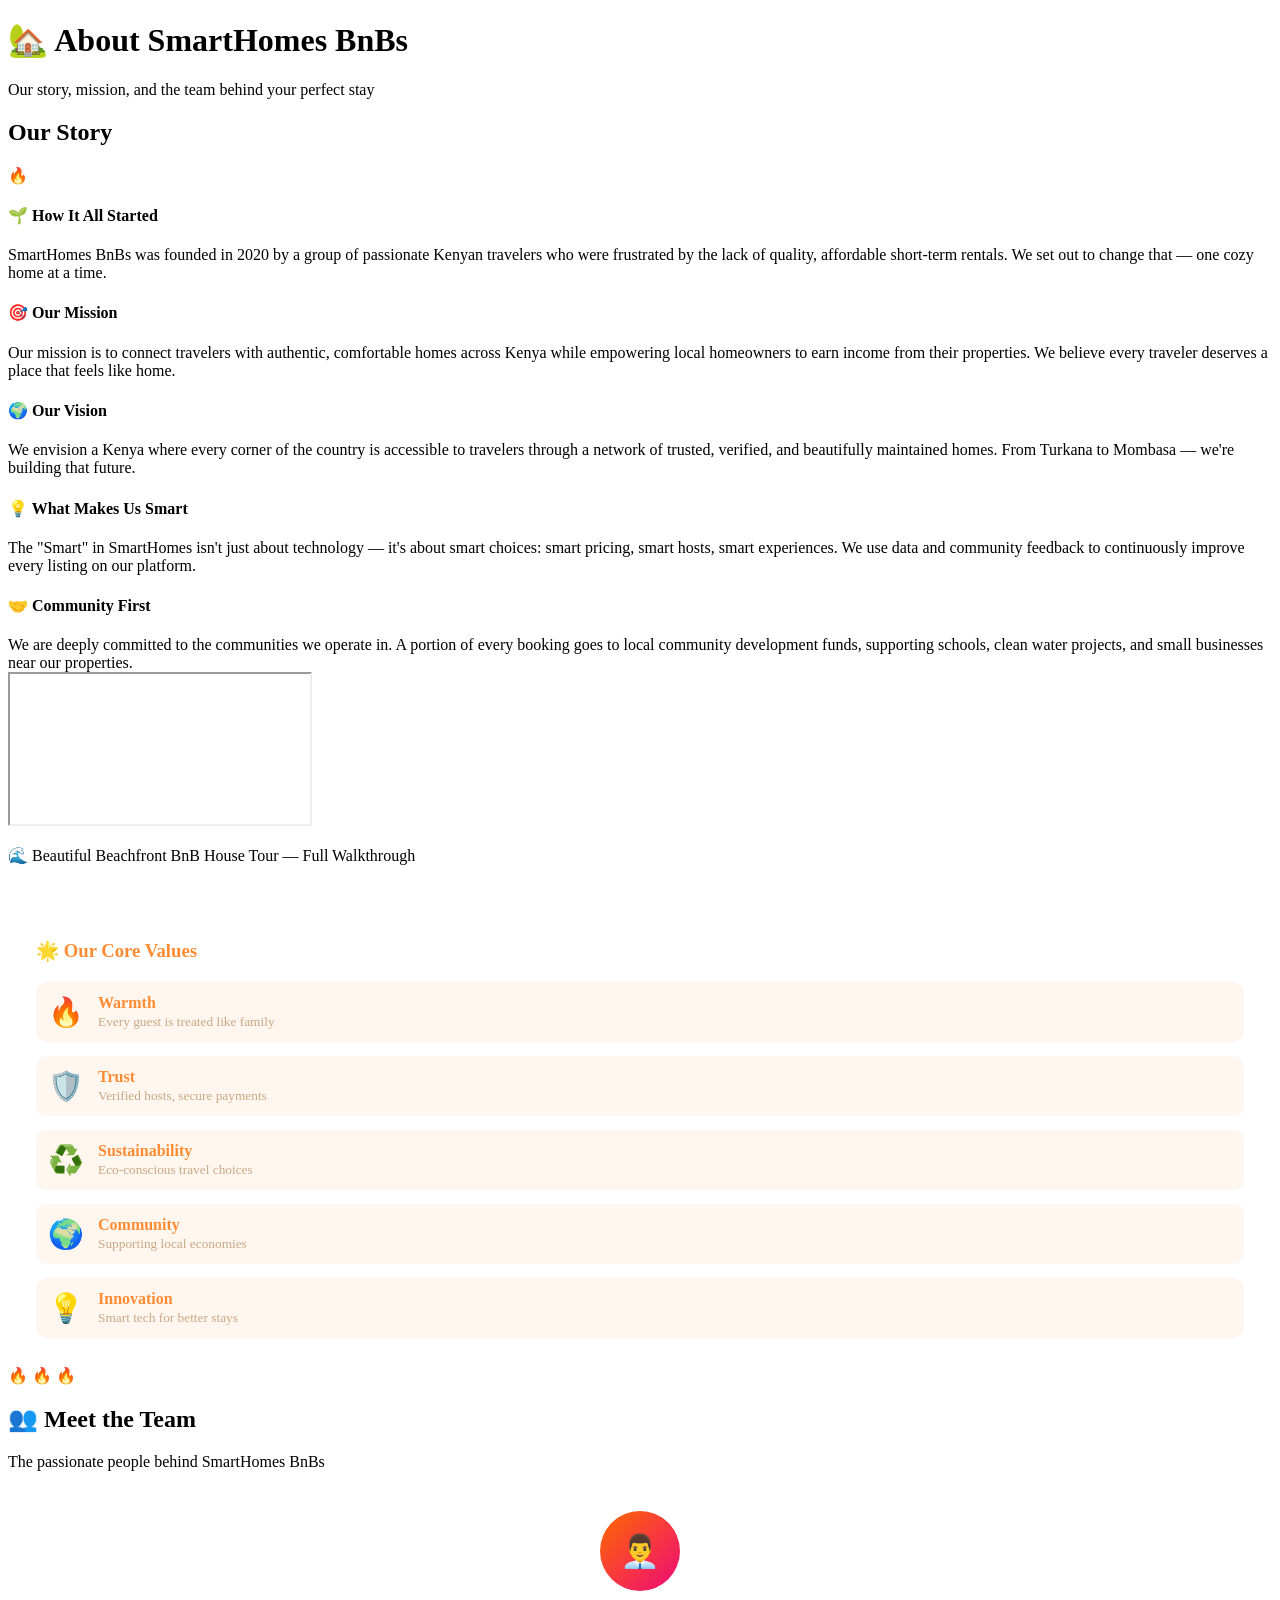
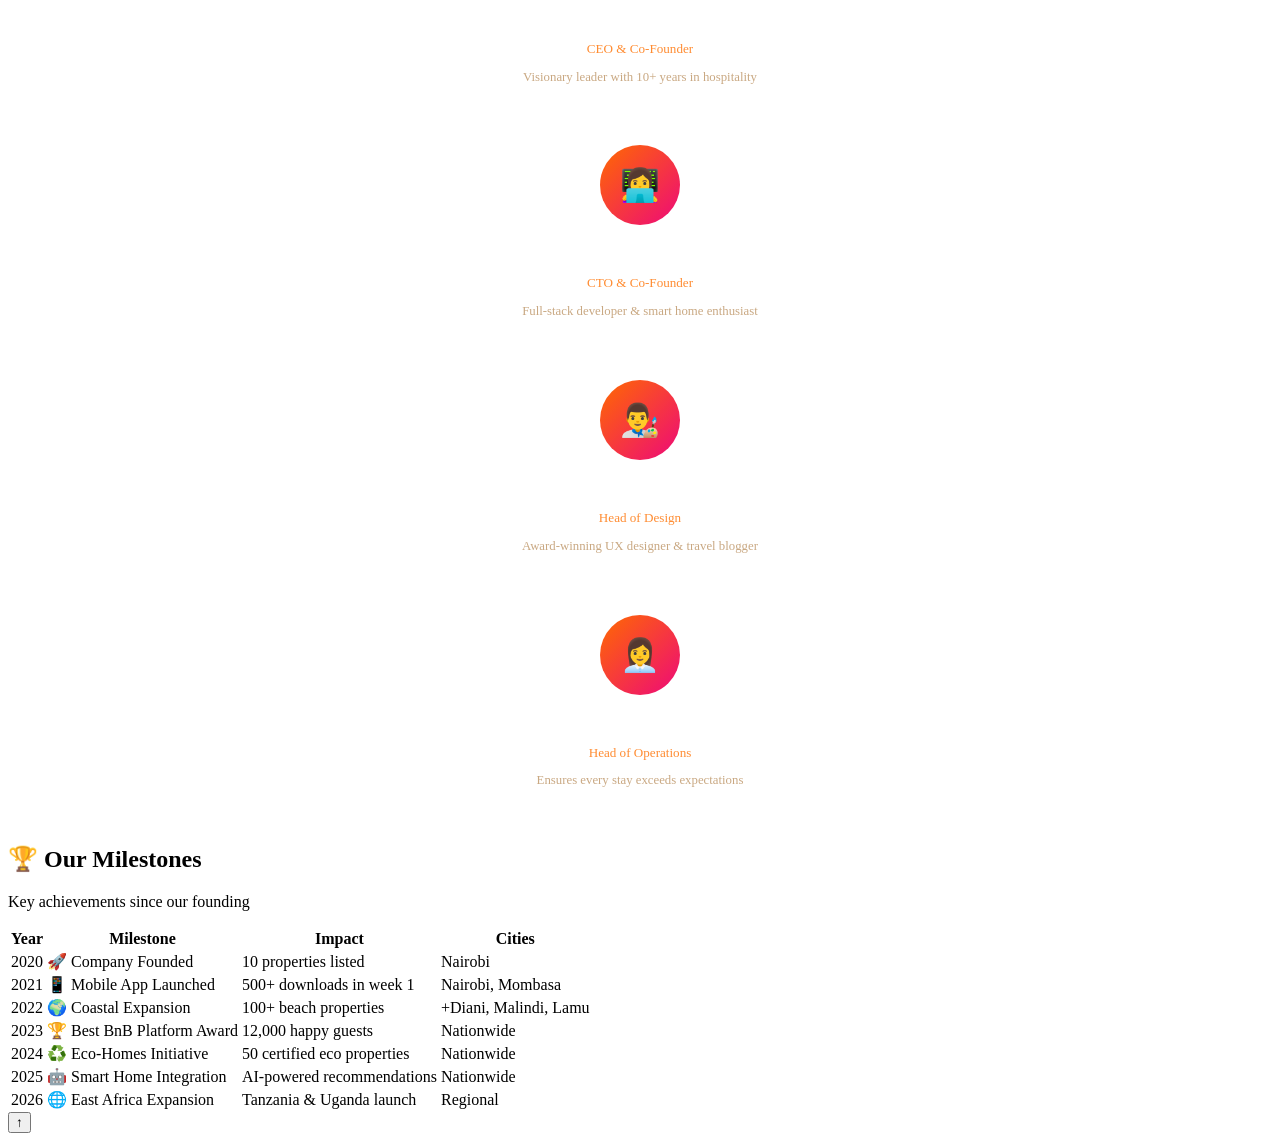
==== about.html @ 8fb4aa34 "Create about.html" ====
<!DOCTYPE html>
<html lang="en">
<head>
  <meta charset="UTF-8"/>
  <meta name="viewport" content="width=device-width, initial-scale=1.0"/>
  <title>SmartHomes BnBs – About</title>
  <link rel="stylesheet" href="style.css"/>
</head>
<body>

<nav id="navbar"></nav>

<div class="page-banner">
  <h1>🏡 About SmartHomes BnBs</h1>
  <p>Our story, mission, and the team behind your perfect stay</p>
</div>

<!-- MISSION + STORY (2 columns) -->
<section class="section">
  <div class="col-2">
    <div>
      <h2 class="section-title" style="text-align:left">Our Story</h2>
      <div class="flame-divider" style="text-align:left;margin-bottom:20px">🔥</div>

      <div class="para-card">
        <h4>🌱 How It All Started</h4>
        SmartHomes BnBs was founded in <span class="highlight">2020</span> by a group of passionate Kenyan travelers who were frustrated by the lack of quality, affordable short-term rentals. We set out to change that — one cozy home at a time.
      </div>

      <div class="para-card">
        <h4>🎯 Our Mission</h4>
        Our mission is to <span class="highlight">connect travelers with authentic, comfortable homes</span> across Kenya while empowering local homeowners to earn income from their properties. We believe every traveler deserves a place that feels like home.
      </div>

      <div class="para-card">
        <h4>🌍 Our Vision</h4>
        We envision a Kenya where <span class="highlight">every corner of the country</span> is accessible to travelers through a network of trusted, verified, and beautifully maintained homes. From Turkana to Mombasa — we're building that future.
      </div>

      <div class="para-card">
        <h4>💡 What Makes Us Smart</h4>
        The "Smart" in SmartHomes isn't just about technology — it's about <span class="highlight">smart choices</span>: smart pricing, smart hosts, smart experiences. We use data and community feedback to continuously improve every listing on our platform.
      </div>

      <div class="para-card">
        <h4>🤝 Community First</h4>
        We are deeply committed to the communities we operate in. A portion of every booking goes to <span class="highlight">local community development funds</span>, supporting schools, clean water projects, and small businesses near our properties.
      </div>
    </div>

    <div>
      <!-- VIDEO -->
      <div class="video-wrap glass" style="margin-bottom:28px">
        <div class="video-container">
          <iframe src="https://www.youtube.com/embed/VDWnSe8KpOQ?rel=0" title="BnB Beach House Tour" allowfullscreen></iframe>
        </div>
        <p>🌊 Beautiful Beachfront BnB House Tour — Full Walkthrough</p>
      </div>

      <!-- VALUES -->
      <div class="glass" style="padding:28px">
        <h3 style="color:#ff8c32;font-family:'Playfair Display',serif;margin-bottom:20px">🌟 Our Core Values</h3>
        <div style="display:flex;flex-direction:column;gap:14px">
          <div style="display:flex;align-items:center;gap:14px;padding:12px;background:rgba(255,140,50,0.08);border-radius:10px">
            <span style="font-size:1.8rem">🔥</span>
            <div><strong style="color:#ff8c32">Warmth</strong><br/><small style="color:#c9a882">Every guest is treated like family</small></div>
          </div>
          <div style="display:flex;align-items:center;gap:14px;padding:12px;background:rgba(255,140,50,0.08);border-radius:10px">
            <span style="font-size:1.8rem">🛡️</span>
            <div><strong style="color:#ff8c32">Trust</strong><br/><small style="color:#c9a882">Verified hosts, secure payments</small></div>
          </div>
          <div style="display:flex;align-items:center;gap:14px;padding:12px;background:rgba(255,140,50,0.08);border-radius:10px">
            <span style="font-size:1.8rem">♻️</span>
            <div><strong style="color:#ff8c32">Sustainability</strong><br/><small style="color:#c9a882">Eco-conscious travel choices</small></div>
          </div>
          <div style="display:flex;align-items:center;gap:14px;padding:12px;background:rgba(255,140,50,0.08);border-radius:10px">
            <span style="font-size:1.8rem">🌍</span>
            <div><strong style="color:#ff8c32">Community</strong><br/><small style="color:#c9a882">Supporting local economies</small></div>
          </div>
          <div style="display:flex;align-items:center;gap:14px;padding:12px;background:rgba(255,140,50,0.08);border-radius:10px">
            <span style="font-size:1.8rem">💡</span>
            <div><strong style="color:#ff8c32">Innovation</strong><br/><small style="color:#c9a882">Smart tech for better stays</small></div>
          </div>
        </div>
      </div>
    </div>
  </div>
</section>

<div class="flame-divider">🔥 🔥 🔥</div>

<!-- TEAM -->
<section class="section" style="padding-top:0">
  <h2 class="section-title">👥 Meet the Team</h2>
  <p class="section-sub">The passionate people behind SmartHomes BnBs</p>
  <div class="col-4">
    <div class="glass" style="padding:24px;text-align:center">
      <div style="width:80px;height:80px;border-radius:50%;background:linear-gradient(135deg,#ff6a00,#ee0979);display:flex;align-items:center;justify-content:center;font-size:2rem;margin:0 auto 14px">👨‍💼</div>
      <h3 style="color:#fff;font-size:1rem">James Kariuki</h3>
      <p style="color:#ff8c32;font-size:0.82rem;margin:4px 0">CEO & Co-Founder</p>
      <p style="color:#c9a882;font-size:0.8rem">Visionary leader with 10+ years in hospitality</p>
    </div>
    <div class="glass" style="padding:24px;text-align:center">
      <div style="width:80px;height:80px;border-radius:50%;background:linear-gradient(135deg,#ff6a00,#ee0979);display:flex;align-items:center;justify-content:center;font-size:2rem;margin:0 auto 14px">👩‍💻</div>
      <h3 style="color:#fff;font-size:1rem">Amina Osei</h3>
      <p style="color:#ff8c32;font-size:0.82rem;margin:4px 0">CTO & Co-Founder</p>
      <p style="color:#c9a882;font-size:0.8rem">Full-stack developer & smart home enthusiast</p>
    </div>
    <div class="glass" style="padding:24px;text-align:center">
      <div style="width:80px;height:80px;border-radius:50%;background:linear-gradient(135deg,#ff6a00,#ee0979);display:flex;align-items:center;justify-content:center;font-size:2rem;margin:0 auto 14px">👨‍🎨</div>
      <h3 style="color:#fff;font-size:1rem">Brian Otieno</h3>
      <p style="color:#ff8c32;font-size:0.82rem;margin:4px 0">Head of Design</p>
      <p style="color:#c9a882;font-size:0.8rem">Award-winning UX designer & travel blogger</p>
    </div>
    <div class="glass" style="padding:24px;text-align:center">
      <div style="width:80px;height:80px;border-radius:50%;background:linear-gradient(135deg,#ff6a00,#ee0979);display:flex;align-items:center;justify-content:center;font-size:2rem;margin:0 auto 14px">👩‍💼</div>
      <h3 style="color:#fff;font-size:1rem">Grace Muthoni</h3>
      <p style="color:#ff8c32;font-size:0.82rem;margin:4px 0">Head of Operations</p>
      <p style="color:#c9a882;font-size:0.8rem">Ensures every stay exceeds expectations</p>
    </div>
  </div>
</section>

<!-- MILESTONES TABLE -->
<section class="section" style="padding-top:0">
  <h2 class="section-title">🏆 Our Milestones</h2>
  <p class="section-sub">Key achievements since our founding</p>
  <div class="table-wrap">
    <table>
      <thead>
        <tr><th>Year</th><th>Milestone</th><th>Impact</th><th>Cities</th></tr>
      </thead>
      <tbody>
        <tr><td>2020</td><td>🚀 Company Founded</td><td>10 properties listed</td><td>Nairobi</td></tr>
        <tr><td>2021</td><td>📱 Mobile App Launched</td><td>500+ downloads in week 1</td><td>Nairobi, Mombasa</td></tr>
        <tr><td>2022</td><td>🌍 Coastal Expansion</td><td>100+ beach properties</td><td>+Diani, Malindi, Lamu</td></tr>
        <tr><td>2023</td><td>🏆 Best BnB Platform Award</td><td>12,000 happy guests</td><td>Nationwide</td></tr>
        <tr><td>2024</td><td>♻️ Eco-Homes Initiative</td><td>50 certified eco properties</td><td>Nationwide</td></tr>
        <tr><td>2025</td><td>🤖 Smart Home Integration</td><td>AI-powered recommendations</td><td>Nationwide</td></tr>
        <tr><td>2026</td><td>🌐 East Africa Expansion</td><td>Tanzania & Uganda launch</td><td>Regional</td></tr>
      </tbody>
    </table>
  </div>
</section>

<footer id="footer"></footer>
<div id="toast"></div>
<button id="scrollTop" onclick="window.scrollTo({top:0,behavior:'smooth'})">↑</button>

<script src="shared.js"></script>
<script>renderNav('about.html'); renderFooter();</script>
</body>
</html>
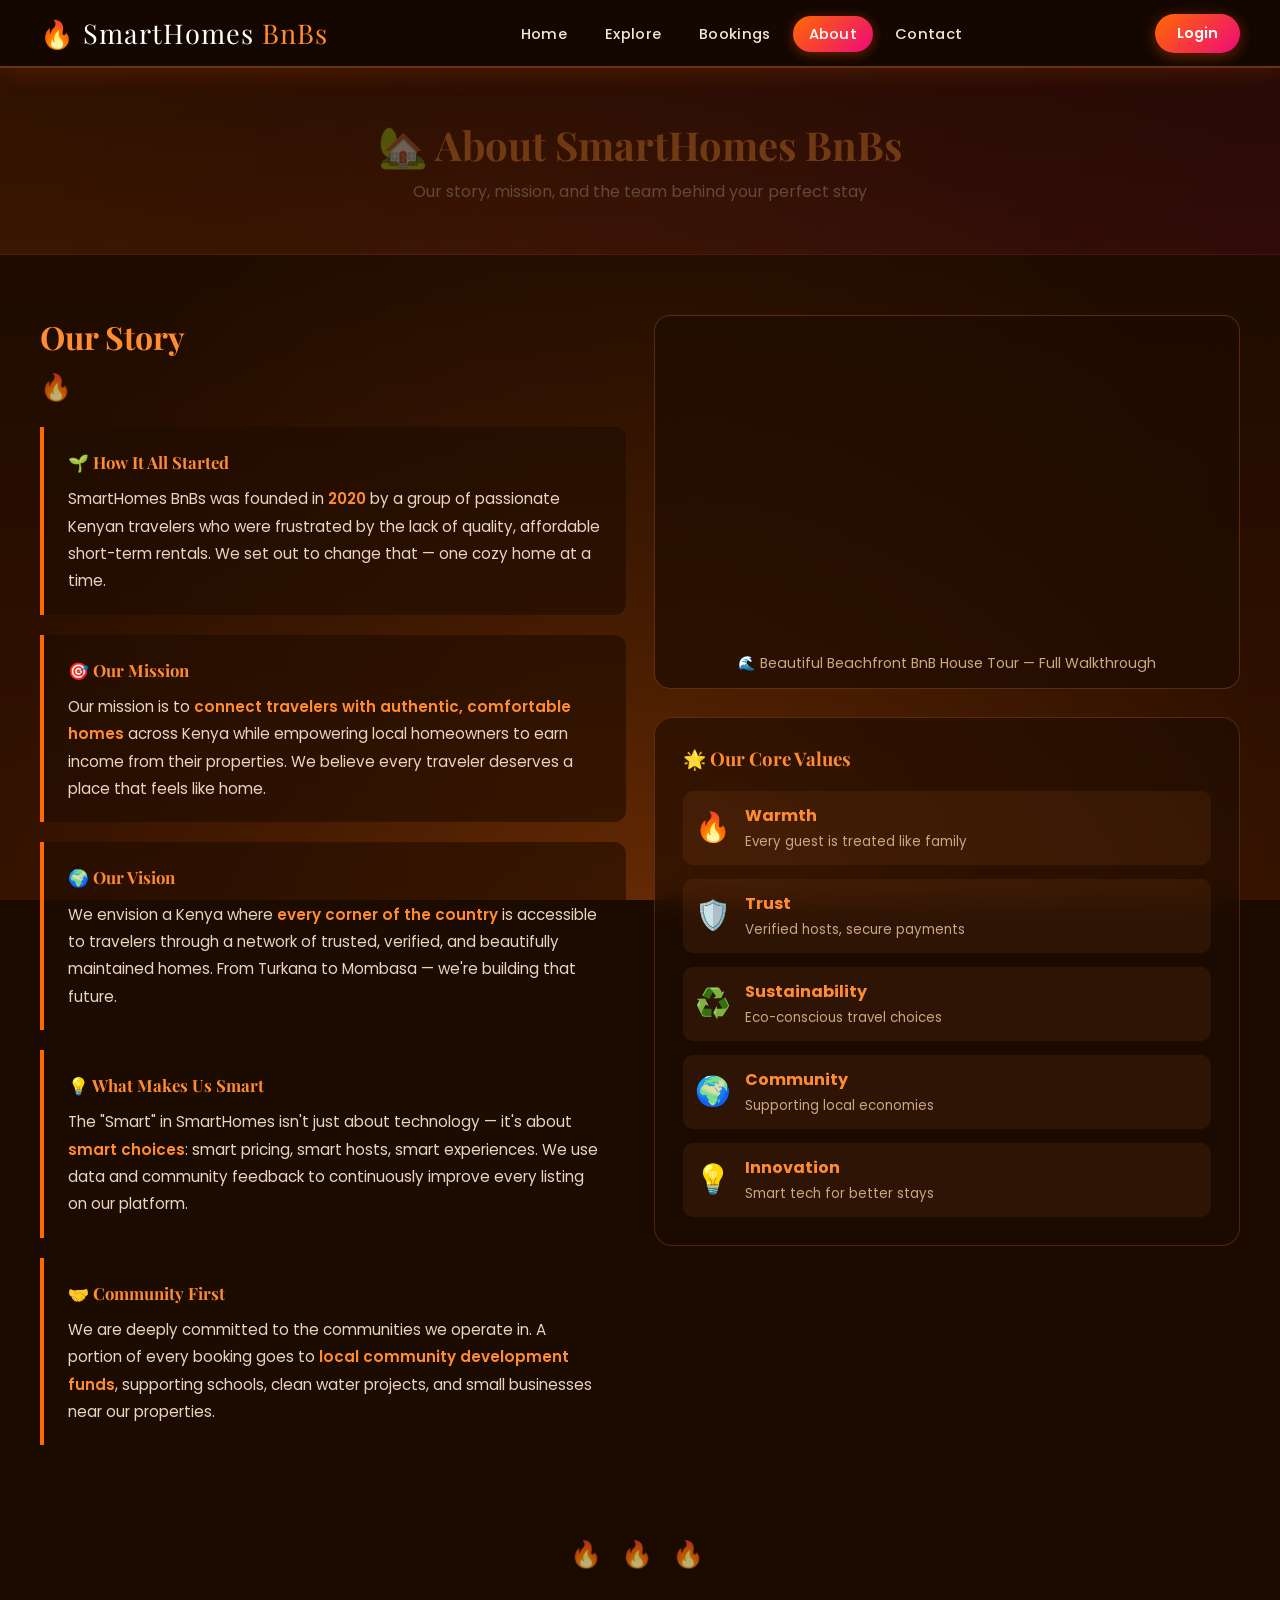
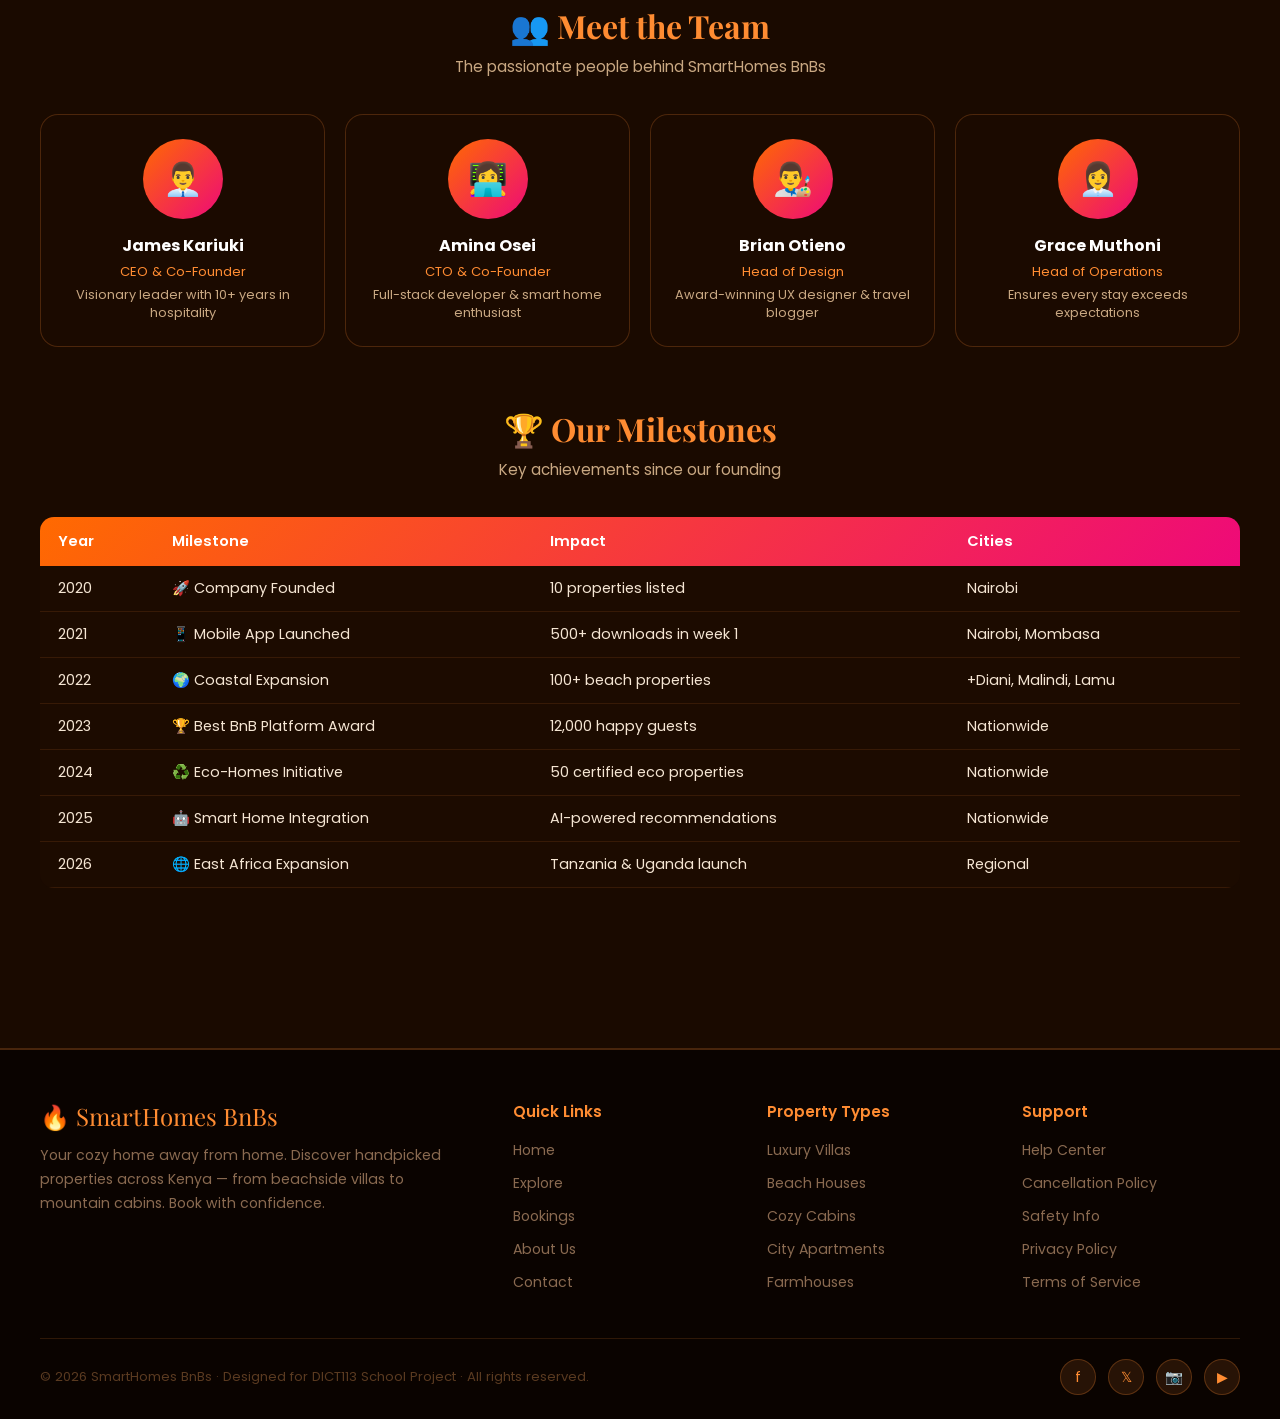
==== commit dcb586ef: "Update about.html" ====
--- a/about.html
+++ b/about.html
@@ -52,7 +52,7 @@
       <!-- VIDEO -->
       <div class="video-wrap glass" style="margin-bottom:28px">
         <div class="video-container">
-          <iframe src="https://www.youtube.com/embed/VDWnSe8KpOQ?rel=0" title="BnB Beach House Tour" allowfullscreen></iframe>
+          <iframe src="https://www.youtube.com/watch?v=9ZXzsjeRtdk" title="I Tried Every Airbnb Category" allowfullscreen></iframe>
         </div>
         <p>🌊 Beautiful Beachfront BnB House Tour — Full Walkthrough</p>
       </div>
--- a/style.css
+++ b/style.css
@@ -0,0 +1,480 @@
+/* ===== GLOBAL ===== */
+@import url('https://fonts.googleapis.com/css2?family=Playfair+Display:wght@600;700&family=Poppins:wght@300;400;500;600&display=swap');
+
+* { margin: 0; padding: 0; box-sizing: border-box; }
+
+body {
+  font-family: 'Poppins', sans-serif;
+  background-color: #1a0a00;
+  background-image:
+    radial-gradient(ellipse at 50% 100%, rgba(255,120,20,0.25) 0%, transparent 70%),
+    url('https://images.unsplash.com/photo-1513694203232-719a280e022f?w=1600&q=80');
+  background-size: cover;
+  background-attachment: fixed;
+  background-position: center bottom;
+  color: #f5e6d3;
+  min-height: 100vh;
+}
+
+body::before {
+  content: '';
+  position: fixed;
+  inset: 0;
+  background: linear-gradient(to top, rgba(180,60,0,0.18) 0%, rgba(20,8,0,0.72) 100%);
+  pointer-events: none;
+  z-index: 0;
+}
+
+main, nav, footer, section, .container { position: relative; z-index: 1; }
+
+/* ===== NAVBAR ===== */
+nav {
+  background: rgba(20, 8, 0, 0.92);
+  backdrop-filter: blur(12px);
+  border-bottom: 2px solid rgba(255,140,50,0.35);
+  padding: 0 40px;
+  display: flex;
+  align-items: center;
+  justify-content: space-between;
+  height: 68px;
+  position: sticky;
+  top: 0;
+  z-index: 1000;
+  box-shadow: 0 4px 24px rgba(255,80,0,0.18);
+}
+
+.nav-logo {
+  font-family: 'Playfair Display', serif;
+  font-size: 1.7rem;
+  color: #ff8c32;
+  letter-spacing: 1px;
+  text-decoration: none;
+  display: flex;
+  align-items: center;
+  gap: 8px;
+}
+.nav-logo span { color: #fff; }
+
+.nav-links { display: flex; gap: 6px; list-style: none; }
+.nav-links a {
+  color: #f5e6d3;
+  text-decoration: none;
+  padding: 8px 16px;
+  border-radius: 25px;
+  font-size: 0.92rem;
+  font-weight: 500;
+  transition: all 0.25s;
+  letter-spacing: 0.3px;
+}
+.nav-links a:hover, .nav-links a.active {
+  background: linear-gradient(135deg, #ff6a00, #ee0979);
+  color: #fff;
+  box-shadow: 0 2px 12px rgba(255,80,0,0.4);
+}
+
+.nav-btn {
+  background: linear-gradient(135deg, #ff6a00, #ee0979);
+  color: #fff;
+  border: none;
+  padding: 9px 22px;
+  border-radius: 25px;
+  font-family: 'Poppins', sans-serif;
+  font-weight: 600;
+  cursor: pointer;
+  font-size: 0.9rem;
+  transition: transform 0.2s, box-shadow 0.2s;
+  box-shadow: 0 3px 14px rgba(255,80,0,0.4);
+}
+.nav-btn:hover { transform: translateY(-2px); box-shadow: 0 6px 20px rgba(255,80,0,0.55); }
+
+/* ===== HERO ===== */
+.hero {
+  position: relative;
+  height: 480px;
+  display: flex;
+  align-items: center;
+  justify-content: center;
+  text-align: center;
+  overflow: hidden;
+  margin-bottom: 0;
+}
+.hero-bg {
+  position: absolute;
+  inset: 0;
+  background-image: url('https://images.unsplash.com/photo-1600596542815-ffad4c1539a9?w=1600&q=80');
+  background-size: cover;
+  background-position: center;
+  filter: brightness(0.45);
+}
+.hero-content { position: relative; z-index: 2; padding: 20px; }
+.hero-content h1 {
+  font-family: 'Playfair Display', serif;
+  font-size: 3.2rem;
+  color: #fff;
+  text-shadow: 0 2px 18px rgba(0,0,0,0.7);
+  margin-bottom: 12px;
+}
+.hero-content h1 span { color: #ff8c32; }
+.hero-content p { font-size: 1.1rem; color: #f5e6d3; margin-bottom: 28px; opacity: 0.9; }
+
+/* ===== SEARCH BAR ===== */
+.search-bar {
+  background: rgba(255,255,255,0.1);
+  backdrop-filter: blur(16px);
+  border: 1px solid rgba(255,140,50,0.4);
+  border-radius: 50px;
+  padding: 12px 20px;
+  display: flex;
+  gap: 10px;
+  align-items: center;
+  flex-wrap: wrap;
+  justify-content: center;
+  max-width: 780px;
+  margin: 0 auto;
+}
+.search-bar input {
+  background: rgba(255,255,255,0.12);
+  border: 1px solid rgba(255,140,50,0.3);
+  border-radius: 25px;
+  padding: 9px 16px;
+  color: #fff;
+  font-family: 'Poppins', sans-serif;
+  font-size: 0.88rem;
+  outline: none;
+  min-width: 160px;
+}
+.search-bar input::placeholder { color: rgba(255,255,255,0.6); }
+.search-bar input:focus { border-color: #ff8c32; }
+.btn-search {
+  background: linear-gradient(135deg, #ff6a00, #ee0979);
+  color: #fff;
+  border: none;
+  padding: 10px 26px;
+  border-radius: 25px;
+  font-weight: 600;
+  cursor: pointer;
+  font-family: 'Poppins', sans-serif;
+  transition: transform 0.2s;
+}
+.btn-search:hover { transform: scale(1.05); }
+
+/* ===== SECTION TITLES ===== */
+.section-title {
+  font-family: 'Playfair Display', serif;
+  font-size: 2rem;
+  color: #ff8c32;
+  text-align: center;
+  margin-bottom: 8px;
+}
+.section-sub {
+  text-align: center;
+  color: #c9a882;
+  margin-bottom: 36px;
+  font-size: 0.95rem;
+}
+.section { padding: 60px 40px; }
+
+/* ===== GLASS CARD ===== */
+.glass {
+  background: rgba(30, 12, 0, 0.62);
+  backdrop-filter: blur(14px);
+  border: 1px solid rgba(255,140,50,0.22);
+  border-radius: 18px;
+  overflow: hidden;
+  transition: transform 0.3s, box-shadow 0.3s;
+}
+.glass:hover {
+  transform: translateY(-6px);
+  box-shadow: 0 12px 40px rgba(255,100,0,0.3);
+}
+
+/* ===== COLUMNS / GRID ===== */
+.col-2 { display: grid; grid-template-columns: 1fr 1fr; gap: 28px; }
+.col-3 { display: grid; grid-template-columns: repeat(3, 1fr); gap: 24px; }
+.col-4 { display: grid; grid-template-columns: repeat(4, 1fr); gap: 20px; }
+
+@media(max-width:900px) {
+  .col-3, .col-4 { grid-template-columns: 1fr 1fr; }
+  .col-2 { grid-template-columns: 1fr; }
+}
+@media(max-width:560px) {
+  .col-3, .col-4, .col-2 { grid-template-columns: 1fr; }
+  .hero-content h1 { font-size: 2rem; }
+}
+
+/* ===== LISTING CARD ===== */
+.listing-card img {
+  width: 100%;
+  height: 200px;
+  object-fit: cover;
+  display: block;
+}
+.listing-card .card-body { padding: 18px; }
+.listing-card h3 { font-size: 1.05rem; font-weight: 600; color: #fff; margin-bottom: 4px; }
+.listing-card .location { color: #c9a882; font-size: 0.85rem; margin-bottom: 8px; }
+.listing-card .price { color: #ff8c32; font-weight: 700; font-size: 1.1rem; }
+.listing-card .rating { color: #ffd700; font-size: 0.85rem; margin-bottom: 10px; }
+.btn-book {
+  display: block;
+  width: 100%;
+  background: linear-gradient(135deg, #ff6a00, #ee0979);
+  color: #fff;
+  border: none;
+  padding: 10px;
+  border-radius: 10px;
+  font-weight: 600;
+  cursor: pointer;
+  font-family: 'Poppins', sans-serif;
+  margin-top: 10px;
+  transition: opacity 0.2s;
+}
+.btn-book:hover { opacity: 0.85; }
+
+/* ===== VIDEO CONTAINER ===== */
+.video-container {
+  position: relative;
+  padding-bottom: 56.25%;
+  height: 0;
+  overflow: hidden;
+  border-radius: 14px;
+}
+.video-container iframe {
+  position: absolute;
+  top: 0; left: 0;
+  width: 100%; height: 100%;
+  border: none;
+}
+.video-wrap {
+  background: rgba(30,12,0,0.7);
+  border: 1px solid rgba(255,140,50,0.25);
+  border-radius: 16px;
+  padding: 14px;
+}
+.video-wrap p { text-align: center; margin-top: 10px; color: #c9a882; font-size: 0.88rem; }
+
+/* ===== TABLES ===== */
+.table-wrap { overflow-x: auto; margin-bottom: 40px; }
+table {
+  width: 100%;
+  border-collapse: collapse;
+  background: rgba(30,12,0,0.7);
+  border-radius: 14px;
+  overflow: hidden;
+}
+thead { background: linear-gradient(135deg, #ff6a00, #ee0979); }
+thead th { padding: 14px 18px; color: #fff; font-weight: 600; text-align: left; font-size: 0.92rem; }
+tbody tr { border-bottom: 1px solid rgba(255,140,50,0.12); transition: background 0.2s; }
+tbody tr:hover { background: rgba(255,140,50,0.08); }
+tbody td { padding: 12px 18px; color: #f5e6d3; font-size: 0.9rem; }
+.badge {
+  display: inline-block;
+  padding: 3px 10px;
+  border-radius: 20px;
+  font-size: 0.78rem;
+  font-weight: 600;
+}
+.badge-green { background: rgba(0,200,100,0.2); color: #00e676; border: 1px solid #00e676; }
+.badge-orange { background: rgba(255,140,0,0.2); color: #ff8c32; border: 1px solid #ff8c32; }
+.badge-red { background: rgba(255,50,50,0.2); color: #ff5252; border: 1px solid #ff5252; }
+
+/* ===== NESTED LIST ===== */
+.nested-list { list-style: none; padding: 0; }
+.nested-list > li {
+  background: rgba(30,12,0,0.6);
+  border: 1px solid rgba(255,140,50,0.2);
+  border-radius: 12px;
+  padding: 14px 18px;
+  margin-bottom: 12px;
+}
+.nested-list > li > strong { color: #ff8c32; font-size: 1rem; display: flex; align-items: center; gap: 8px; }
+.nested-list ul { list-style: none; padding: 10px 0 0 20px; }
+.nested-list ul li {
+  color: #c9a882;
+  padding: 5px 0;
+  font-size: 0.9rem;
+  border-bottom: 1px solid rgba(255,140,50,0.08);
+  display: flex;
+  align-items: center;
+  gap: 8px;
+}
+.nested-list ul li::before { content: '🏠'; font-size: 0.8rem; }
+
+/* ===== PARAGRAPHS ===== */
+.para-card {
+  background: rgba(30,12,0,0.6);
+  border-left: 4px solid #ff6a00;
+  border-radius: 0 12px 12px 0;
+  padding: 20px 24px;
+  margin-bottom: 20px;
+  line-height: 1.8;
+  color: #e8d5c0;
+  font-size: 0.95rem;
+}
+.para-card h4 { color: #ff8c32; font-size: 1.05rem; margin-bottom: 8px; font-family: 'Playfair Display', serif; }
+
+/* ===== FORM ===== */
+.form-group { margin-bottom: 18px; }
+.form-group label { display: block; color: #c9a882; font-size: 0.88rem; margin-bottom: 6px; }
+.form-group input, .form-group select, .form-group textarea {
+  width: 100%;
+  background: rgba(255,255,255,0.07);
+  border: 1px solid rgba(255,140,50,0.3);
+  border-radius: 10px;
+  padding: 11px 14px;
+  color: #fff;
+  font-family: 'Poppins', sans-serif;
+  font-size: 0.9rem;
+  outline: none;
+  transition: border-color 0.2s;
+}
+.form-group input:focus, .form-group select:focus, .form-group textarea:focus { border-color: #ff8c32; }
+.form-group select option { background: #1a0a00; }
+.btn-primary {
+  background: linear-gradient(135deg, #ff6a00, #ee0979);
+  color: #fff;
+  border: none;
+  padding: 12px 32px;
+  border-radius: 25px;
+  font-weight: 600;
+  cursor: pointer;
+  font-family: 'Poppins', sans-serif;
+  font-size: 0.95rem;
+  transition: transform 0.2s, box-shadow 0.2s;
+  box-shadow: 0 4px 16px rgba(255,80,0,0.35);
+}
+.btn-primary:hover { transform: translateY(-2px); box-shadow: 0 8px 24px rgba(255,80,0,0.5); }
+
+/* ===== STATS BAR ===== */
+.stats-bar {
+  background: linear-gradient(135deg, rgba(255,106,0,0.2), rgba(238,9,121,0.2));
+  border: 1px solid rgba(255,140,50,0.25);
+  border-radius: 16px;
+  padding: 28px 40px;
+  display: flex;
+  justify-content: space-around;
+  flex-wrap: wrap;
+  gap: 20px;
+  text-align: center;
+  margin: 0 40px 40px;
+}
+.stat-item h2 { font-family: 'Playfair Display', serif; font-size: 2.2rem; color: #ff8c32; }
+.stat-item p { color: #c9a882; font-size: 0.85rem; }
+
+/* ===== AMENITY ICONS ===== */
+.amenities { display: flex; flex-wrap: wrap; gap: 10px; margin-top: 10px; }
+.amenity {
+  background: rgba(255,140,50,0.12);
+  border: 1px solid rgba(255,140,50,0.25);
+  border-radius: 20px;
+  padding: 5px 14px;
+  font-size: 0.82rem;
+  color: #ff8c32;
+}
+
+/* ===== FOOTER ===== */
+footer {
+  background: rgba(10,4,0,0.95);
+  border-top: 2px solid rgba(255,140,50,0.25);
+  padding: 50px 40px 24px;
+  margin-top: 60px;
+}
+.footer-grid { display: grid; grid-template-columns: 2fr 1fr 1fr 1fr; gap: 36px; margin-bottom: 36px; }
+@media(max-width:800px) { .footer-grid { grid-template-columns: 1fr 1fr; } }
+.footer-logo { font-family: 'Playfair Display', serif; font-size: 1.5rem; color: #ff8c32; margin-bottom: 12px; }
+.footer-desc { color: #8a6a50; font-size: 0.88rem; line-height: 1.7; }
+.footer-col h4 { color: #ff8c32; font-size: 0.95rem; margin-bottom: 14px; font-weight: 600; }
+.footer-col ul { list-style: none; }
+.footer-col ul li { margin-bottom: 8px; }
+.footer-col ul li a { color: #8a6a50; text-decoration: none; font-size: 0.88rem; transition: color 0.2s; }
+.footer-col ul li a:hover { color: #ff8c32; }
+.footer-bottom {
+  border-top: 1px solid rgba(255,140,50,0.15);
+  padding-top: 20px;
+  display: flex;
+  justify-content: space-between;
+  align-items: center;
+  flex-wrap: wrap;
+  gap: 10px;
+}
+.footer-bottom p { color: #5a3a20; font-size: 0.82rem; }
+.social-links { display: flex; gap: 12px; }
+.social-links a {
+  width: 36px; height: 36px;
+  background: rgba(255,140,50,0.12);
+  border: 1px solid rgba(255,140,50,0.25);
+  border-radius: 50%;
+  display: flex; align-items: center; justify-content: center;
+  color: #ff8c32;
+  text-decoration: none;
+  font-size: 0.9rem;
+  transition: background 0.2s;
+}
+.social-links a:hover { background: rgba(255,140,50,0.3); }
+
+/* ===== FLAME DIVIDER ===== */
+.flame-divider {
+  text-align: center;
+  font-size: 1.6rem;
+  margin: 10px 0 30px;
+  letter-spacing: 6px;
+  opacity: 0.7;
+}
+
+/* ===== PAGE BANNER ===== */
+.page-banner {
+  background: linear-gradient(135deg, rgba(255,106,0,0.3), rgba(238,9,121,0.2));
+  border-bottom: 1px solid rgba(255,140,50,0.2);
+  padding: 50px 40px;
+  text-align: center;
+}
+.page-banner h1 { font-family: 'Playfair Display', serif; font-size: 2.5rem; color: #ff8c32; margin-bottom: 8px; }
+.page-banner p { color: #c9a882; font-size: 1rem; }
+
+/* ===== TOAST ===== */
+#toast {
+  position: fixed;
+  bottom: 30px; right: 30px;
+  background: linear-gradient(135deg, #ff6a00, #ee0979);
+  color: #fff;
+  padding: 14px 24px;
+  border-radius: 12px;
+  font-weight: 600;
+  font-size: 0.9rem;
+  z-index: 9999;
+  opacity: 0;
+  transform: translateY(20px);
+  transition: all 0.4s;
+  pointer-events: none;
+}
+#toast.show { opacity: 1; transform: translateY(0); }
+
+/* ===== SCROLL TO TOP ===== */
+#scrollTop {
+  position: fixed;
+  bottom: 30px; left: 30px;
+  background: linear-gradient(135deg, #ff6a00, #ee0979);
+  color: #fff;
+  border: none;
+  width: 44px; height: 44px;
+  border-radius: 50%;
+  font-size: 1.2rem;
+  cursor: pointer;
+  z-index: 999;
+  opacity: 0;
+  transition: opacity 0.3s;
+  box-shadow: 0 4px 16px rgba(255,80,0,0.4);
+}
+#scrollTop.visible { opacity: 1; }
+
+/* ===== HIGHLIGHT ===== */
+.highlight { color: #ff8c32; font-weight: 600; }
+.tag {
+  display: inline-block;
+  background: rgba(255,140,50,0.15);
+  color: #ff8c32;
+  border: 1px solid rgba(255,140,50,0.3);
+  border-radius: 20px;
+  padding: 3px 12px;
+  font-size: 0.78rem;
+  margin: 2px;
+}
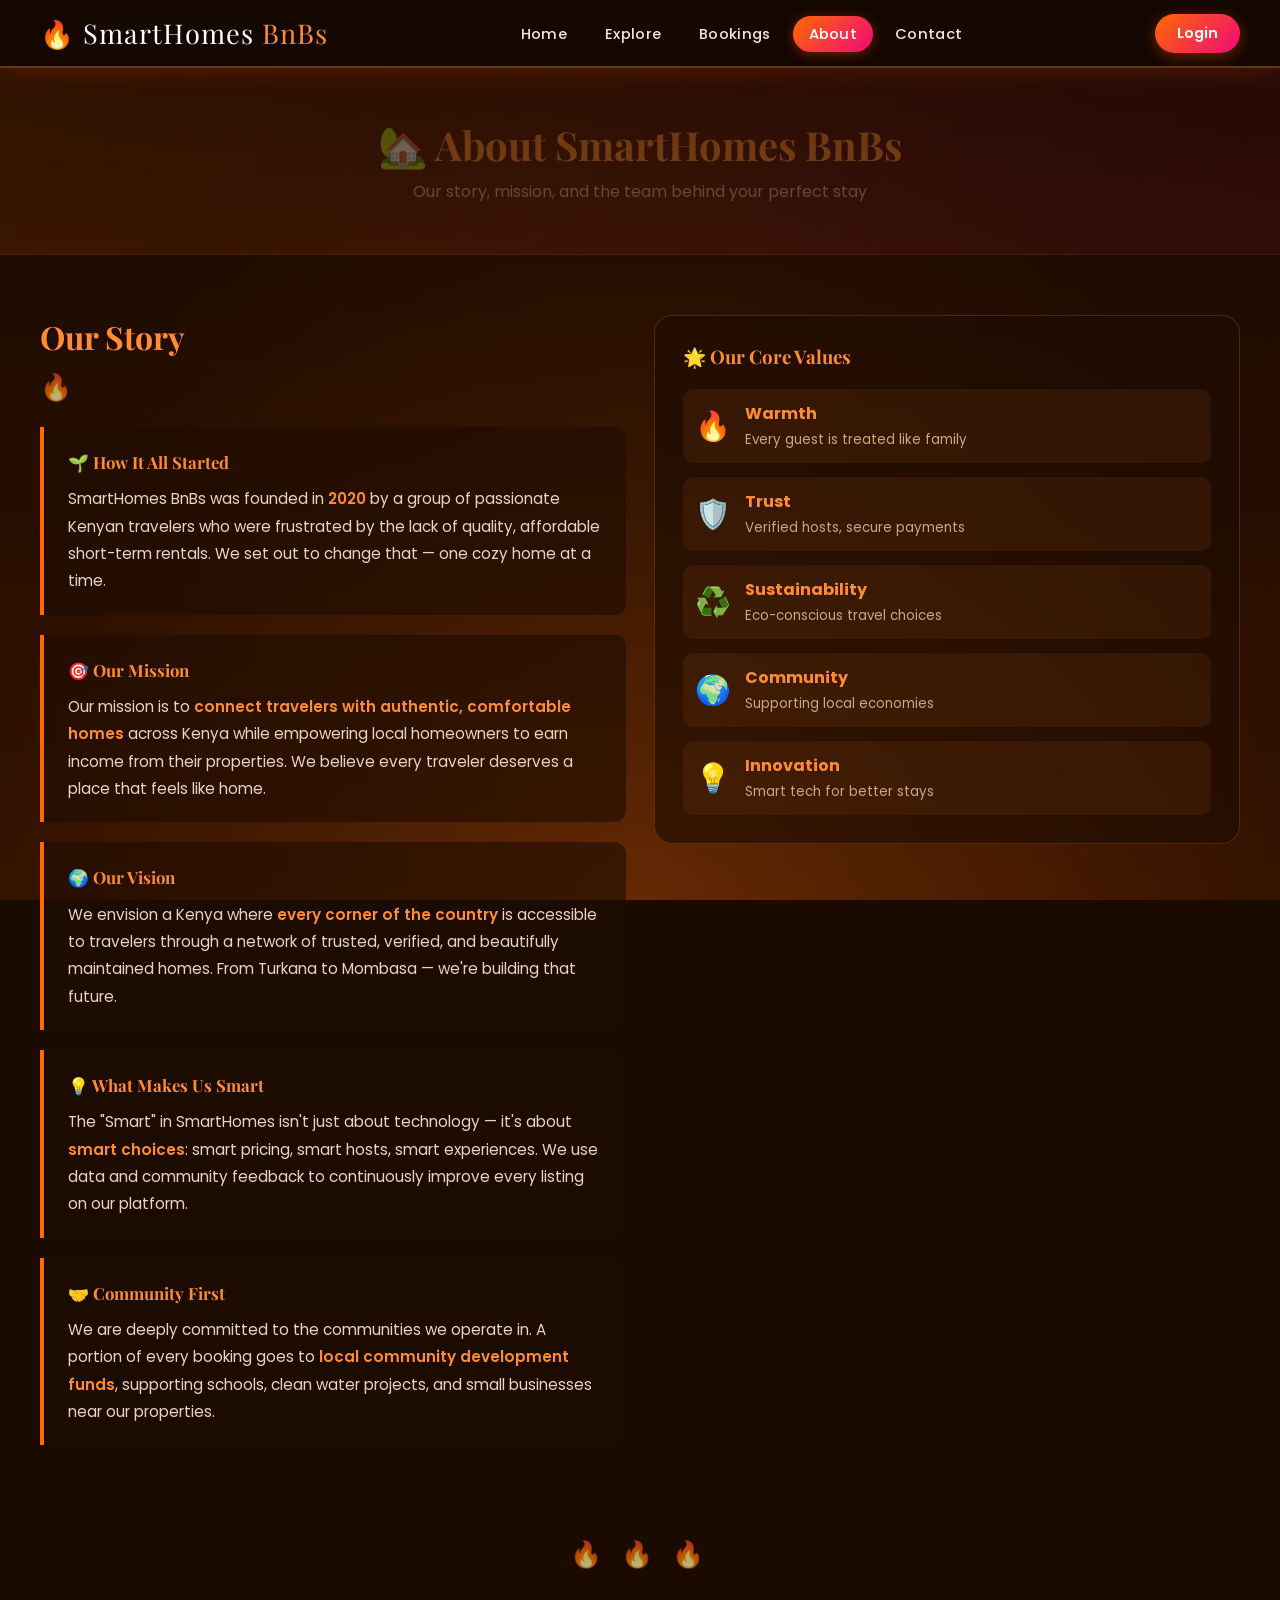
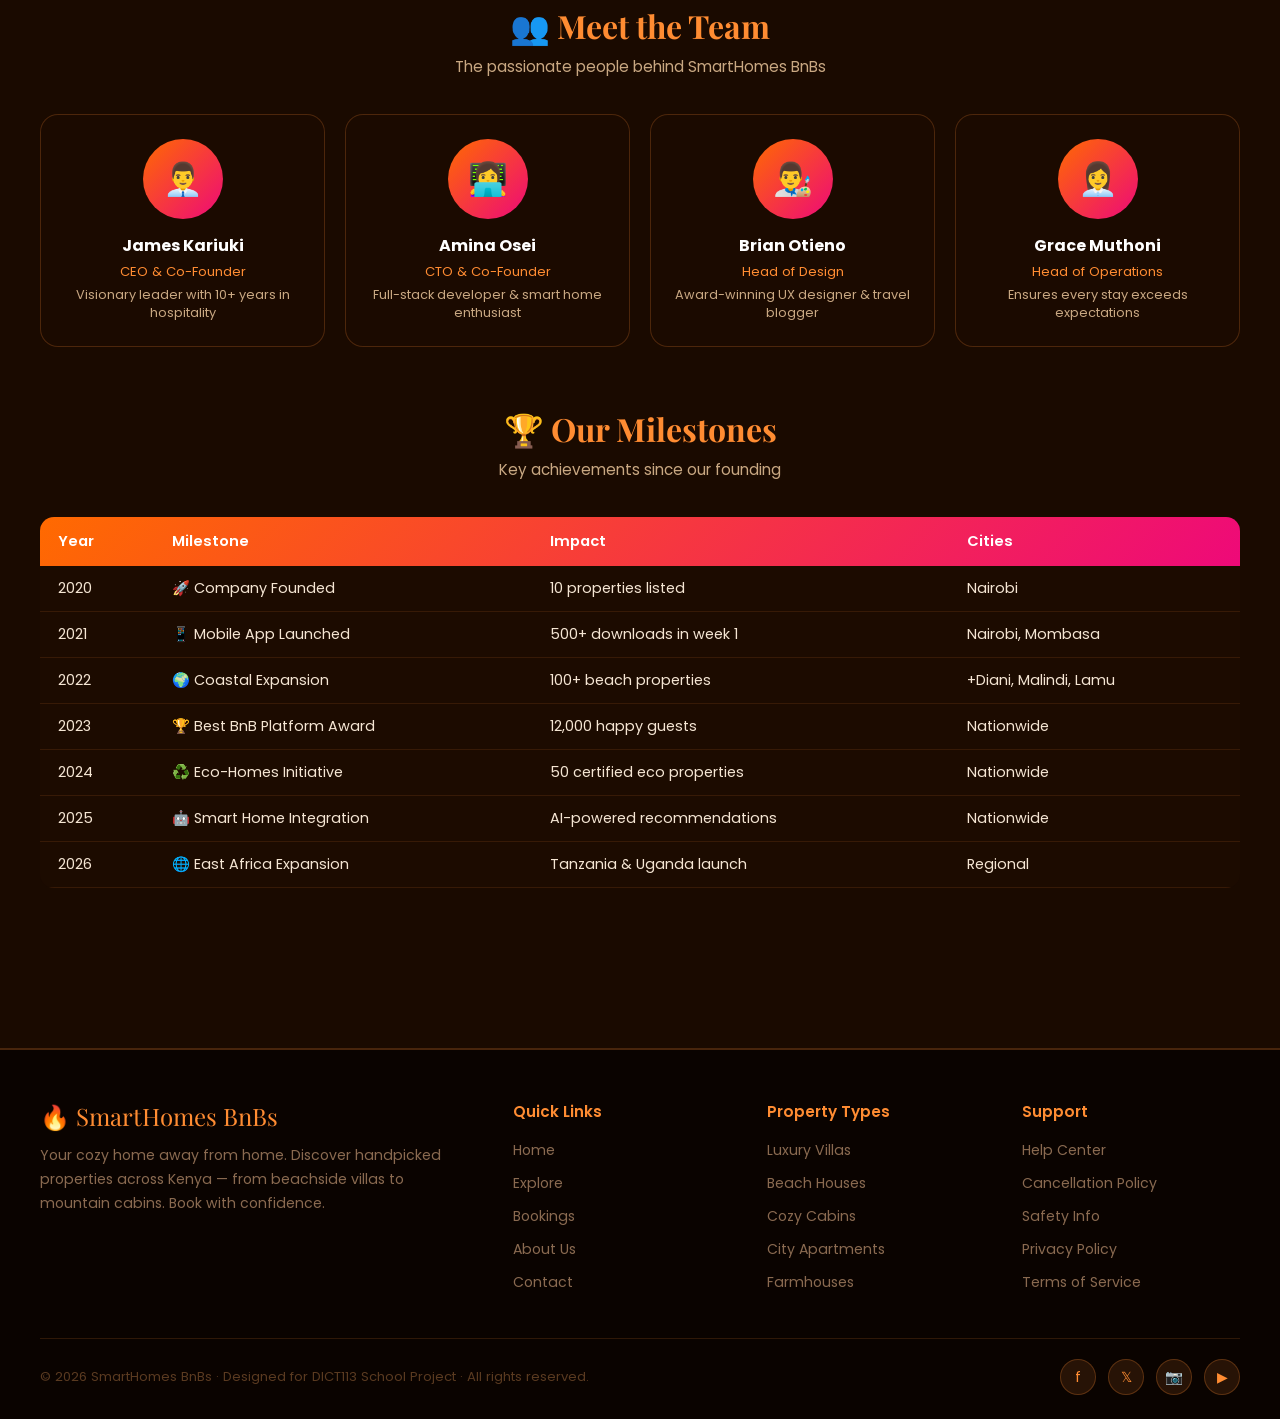
==== commit 966228b9: "Update about.html" ====
--- a/about.html
+++ b/about.html
@@ -49,14 +49,7 @@
     </div>
 
     <div>
-      <!-- VIDEO -->
-      <div class="video-wrap glass" style="margin-bottom:28px">
-        <div class="video-container">
-          <iframe src="https://www.youtube.com/watch?v=9ZXzsjeRtdk" title="I Tried Every Airbnb Category" allowfullscreen></iframe>
-        </div>
-        <p>🌊 Beautiful Beachfront BnB House Tour — Full Walkthrough</p>
-      </div>
-
+   
       <!-- VALUES -->
       <div class="glass" style="padding:28px">
         <h3 style="color:#ff8c32;font-family:'Playfair Display',serif;margin-bottom:20px">🌟 Our Core Values</h3>
